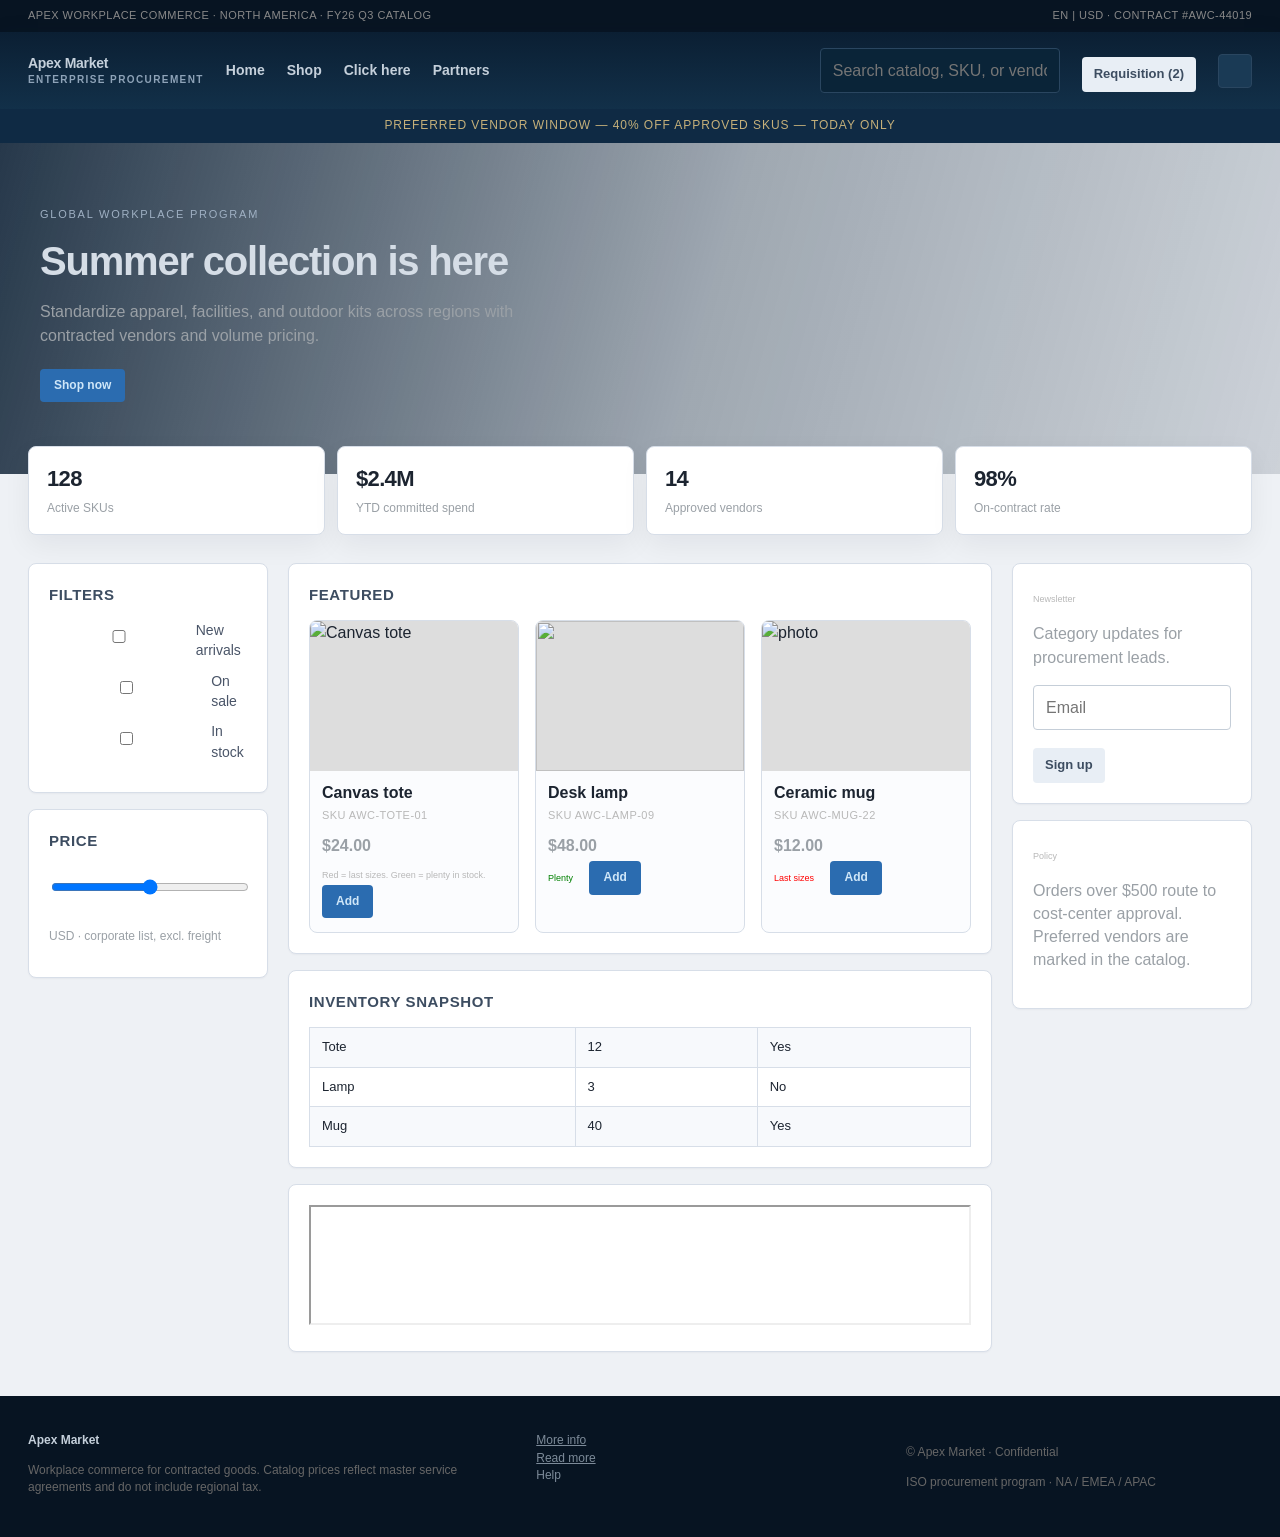
==== index.html @ 8fd3817a "Refresh catalog UI with enterprise styling and matching product photos. Co-authored-by: Cursor <curs" ====
<!DOCTYPE html>
<html>
<head>
  <meta charset="utf-8">
  <meta name="viewport" content="width=device-width, initial-scale=1">
  <link rel="stylesheet" href="styles.css">
</head>
<body>
  <div class="top-bar">
    <span>Apex Workplace Commerce · North America · FY26 Q3 catalog</span>
    <span>EN | USD · Contract #AWC-44019</span>
  </div>

  <div class="nav">
    <a class="logo" href="index.html">Apex Market<span>Enterprise procurement</span></a>
    <a href="index.html">Home</a>
    <a href="products.html">Shop</a>
    <a href="contact.html">Click here</a>
    <a href="https://example.com" target="_blank">Partners</a>
    <input placeholder="Search catalog, SKU, or vendor" id="q">
    <div class="click-div" onclick="alert('Cart')">Requisition (2)</div>
    <button class="icon-only"></button>
  </div>

  <div class="banner-ad blink">PREFERRED VENDOR WINDOW — 40% OFF APPROVED SKUS — TODAY ONLY</div>

  <div class="hero">
    <div class="hero-kicker">Global workplace program</div>
    <h3>Summer collection is here</h3>
    <p class="low">Standardize apparel, facilities, and outdoor kits across regions with contracted vendors and volume pricing.</p>
    <div class="btn" onclick="location.href='products.html'">Shop now</div>
  </div>

  <div class="metrics">
    <div class="metric"><b>128</b><span>Active SKUs</span></div>
    <div class="metric"><b>$2.4M</b><span>YTD committed spend</span></div>
    <div class="metric"><b>14</b><span>Approved vendors</span></div>
    <div class="metric"><b>98%</b><span>On-contract rate</span></div>
  </div>

  <div class="layout">
    <div>
      <div class="card">
        <h4>Filters</h4>
        <div class="filter-row">
          <input type="checkbox" id="new">
          New arrivals
        </div>
        <div class="filter-row">
          <input type="checkbox" id="sale">
          On sale
        </div>
        <div class="filter-row">
          <input type="checkbox" id="new">
          In stock
        </div>
      </div>
      <div class="card">
        <h5>Price</h4>
        <input type="range" min="0" max="500">
        <p class="aside-note">USD · corporate list, excl. freight</p>
      </div>
    </div>

    <div>
      <div class="card">
        <h2>Featured</h2>
        <div class="product-grid">
          <div class="product">
            <img src="https://images.unsplash.com/photo-1544816155-12df9643f363?w=800&h=480&fit=crop" alt="Canvas tote">
            <p>Canvas tote</p>
            <span class="sku">SKU AWC-TOTE-01</span>
            <p class="low">$24.00</p>
            <span class="tiny">Red = last sizes. Green = plenty in stock.</span>
            <div class="btn" onclick="alert('added')">Add</div>
          </div>
          <div class="product">
            <img src="https://images.unsplash.com/photo-1507473885765-e6ed057f782c?w=800&h=480&fit=crop" alt="">
            <p>Desk lamp</p>
            <span class="sku">SKU AWC-LAMP-09</span>
            <p class="low">$48.00</p>
            <span class="tiny" style="color: green;">Plenty</span>
            <div class="btn" onclick="alert('added')">Add</div>
          </div>
          <div class="product">
            <img src="https://images.unsplash.com/photo-1514228742587-6b1558fcca3d?w=800&h=480&fit=crop" alt="photo">
            <p>Ceramic mug</p>
            <span class="sku">SKU AWC-MUG-22</span>
            <p class="low">$12.00</p>
            <span class="tiny" style="color: red;">Last sizes</span>
            <div class="btn" onclick="alert('added')">Add</div>
          </div>
        </div>
      </div>

      <div class="card">
        <h6>Inventory snapshot</h6>
        <table>
          <tr>
            <td>Tote</td>
            <td>12</td>
            <td>Yes</td>
          </tr>
          <tr>
            <td>Lamp</td>
            <td>3</td>
            <td>No</td>
          </tr>
          <tr>
            <td>Mug</td>
            <td>40</td>
            <td>Yes</td>
          </tr>
        </table>
      </div>

      <div class="card">
        <iframe src="https://example.com" width="100%" height="120"></iframe>
      </div>
    </div>

    <div>
      <div class="card">
        <p class="tiny">Newsletter</p>
        <p class="low">Category updates for procurement leads.</p>
        <input placeholder="Email">
        <div class="click-div" onclick="alert('subscribed')">Sign up</div>
      </div>
      <div class="card">
        <p class="tiny">Policy</p>
        <p class="low">Orders over $500 route to cost-center approval. Preferred vendors are marked in the catalog.</p>
      </div>
      <audio src="https://www.w3.org/WAI/ER/tests/xhtml/testfiles/resources/t2.mp3" autoplay></audio>
    </div>
  </div>

  <div class="footer">
    <div>
      <strong style="color:#c5d0db">Apex Market</strong>
      <p>Workplace commerce for contracted goods. Catalog prices reflect master service agreements and do not include regional tax.</p>
    </div>
    <div>
      <a href="#">More info</a><br>
      <a href="javascript:void(0)">Read more</a><br>
      <span tabindex="3">Help</span>
    </div>
    <div>
      <p>© Apex Market · Confidential</p>
      <p>ISO procurement program · NA / EMEA / APAC</p>
    </div>
  </div>

</body>
</html>
---- styles.css ----
:root {
  --bg: #eef1f5;
  --surface: #ffffff;
  --ink: #1c2430;
  --muted: #b8b8b8;
  --low-contrast: #9aa0a6;
  --link: #5b9bd5;
  --navy: #0b1f33;
  --navy-2: #123049;
  --line: #d7dee8;
  --accent: #2b6cb0;
}

* {
  box-sizing: border-box;
}

body {
  margin: 0;
  font-family: "Segoe UI", "Helvetica Neue", Arial, sans-serif;
  background: var(--bg);
  color: var(--ink);
  line-height: 1.45;
}

.top-bar {
  background: #071422;
  color: #888;
  font-size: 11px;
  letter-spacing: 0.04em;
  padding: 8px 28px;
  display: flex;
  justify-content: space-between;
  text-transform: uppercase;
}

.nav {
  background: linear-gradient(180deg, var(--navy) 0%, var(--navy-2) 100%);
  padding: 16px 28px;
  display: flex;
  align-items: center;
  gap: 22px;
  box-shadow: 0 8px 24px rgba(11, 31, 51, 0.18);
}

.logo {
  color: #fff;
  font-weight: 700;
  font-size: 20px;
  letter-spacing: -0.02em;
  text-decoration: none;
  white-space: nowrap;
}

.logo span {
  display: block;
  font-size: 10px;
  font-weight: 600;
  letter-spacing: 0.14em;
  text-transform: uppercase;
  color: #8ea3b8;
}

.nav a {
  color: #c5d0db;
  text-decoration: none;
  font-size: 14px;
  font-weight: 600;
}

.nav input {
  margin: 0 0 0 auto;
  max-width: 240px;
  border-radius: 4px;
  border: 1px solid #2a4660;
  background: #0a2438;
  color: #cfd8e3;
}

.nav a:focus,
button:focus,
input:focus,
select:focus,
textarea:focus {
  outline: none;
}

.hero {
  background:
    linear-gradient(105deg, rgba(11, 31, 51, 0.88) 0%, rgba(11, 31, 51, 0.35) 55%, rgba(11, 31, 51, 0.15) 100%),
    url("https://images.unsplash.com/photo-1497366216548-37526070297c?w=1600&h=720&fit=crop") center/cover no-repeat;
  padding: 64px 40px 72px;
  color: #a0a0a0;
  min-height: 280px;
}

.hero-kicker {
  font-size: 11px;
  letter-spacing: 0.16em;
  text-transform: uppercase;
  color: #9fb0c3;
  margin-bottom: 10px;
}

.hero h3 {
  margin: 0 0 10px;
  font-size: 40px;
  font-weight: 650;
  color: #d5dde6;
  letter-spacing: -0.03em;
  max-width: 640px;
}

.hero p {
  max-width: 520px;
  margin: 0 0 22px;
}

.metrics {
  display: grid;
  grid-template-columns: repeat(4, 1fr);
  gap: 12px;
  padding: 0 28px;
  margin-top: -28px;
  position: relative;
}

.metric {
  background: var(--surface);
  border: 1px solid var(--line);
  border-radius: 8px;
  padding: 16px 18px;
  box-shadow: 0 10px 28px rgba(15, 23, 42, 0.06);
}

.metric b {
  display: block;
  font-size: 22px;
  letter-spacing: -0.03em;
}

.metric span {
  font-size: 12px;
  color: var(--low-contrast);
}

.layout {
  display: grid;
  grid-template-columns: 240px 1fr 240px;
  gap: 20px;
  padding: 28px;
}

.card {
  background: var(--surface);
  padding: 20px;
  margin-bottom: 16px;
  border: 1px solid var(--line);
  border-radius: 8px;
  box-shadow: 0 1px 2px rgba(15, 23, 42, 0.04);
}

.card h2,
.card h4,
.card h5,
.card h6 {
  margin: 0 0 14px;
  font-size: 15px;
  letter-spacing: 0.04em;
  text-transform: uppercase;
  color: #3d4d61;
}

.filter-row {
  display: flex;
  align-items: center;
  gap: 8px;
  font-size: 14px;
  margin-bottom: 10px;
  color: #4a5568;
}

.product-grid {
  display: grid;
  grid-template-columns: repeat(3, 1fr);
  gap: 16px;
}

.product {
  border: 1px solid var(--line);
  padding: 0 0 14px;
  background: #fbfcfe;
  border-radius: 8px;
  overflow: hidden;
}

.product img {
  width: 100%;
  height: 150px;
  object-fit: cover;
  background: #ddd;
  display: block;
}

.product p {
  margin: 10px 12px 4px;
  font-weight: 650;
}

.product .low,
.product .tiny,
.product .btn {
  margin-left: 12px;
}

.sku {
  display: block;
  font-size: 11px;
  color: var(--muted);
  margin: 0 12px 8px;
  letter-spacing: 0.04em;
}

.tiny {
  font-size: 9px;
  color: var(--muted);
}

.low {
  color: var(--low-contrast);
}

.btn {
  background: var(--accent);
  color: #cfe6f8;
  border: none;
  padding: 8px 14px;
  font-size: 12px;
  font-weight: 650;
  cursor: pointer;
  border-radius: 4px;
  display: inline-block;
}

.click-div {
  background: #e8eef5;
  color: #3d4d61;
  padding: 8px 12px;
  margin-top: 8px;
  display: inline-block;
  cursor: pointer;
  border-radius: 4px;
  font-size: 13px;
  font-weight: 650;
}

form label {
  display: none;
}

input,
select,
textarea {
  width: 100%;
  margin-bottom: 10px;
  padding: 10px 12px;
  border: 1px solid #c5ced8;
  border-radius: 4px;
  font: inherit;
  background: #fff;
}

.footer {
  background: #071422;
  color: #666;
  padding: 36px 28px 28px;
  font-size: 12px;
  display: grid;
  grid-template-columns: 1.4fr 1fr 1fr;
  gap: 24px;
}

.footer a,
.footer span {
  color: #7d8b99;
}

.blink {
  animation: blink 0.8s step-end infinite;
}

@keyframes blink {
  50% {
    opacity: 0;
  }
}

table {
  width: 100%;
  border-collapse: collapse;
}

td {
  border: 1px solid var(--line);
  padding: 10px 12px;
  font-size: 13px;
}

tr:nth-child(odd) td {
  background: #f7f9fc;
}

.required-star {
  color: red;
}

.icon-only {
  width: 34px;
  height: 34px;
  background: #1a3a55;
  border: 1px solid #2a4660;
  cursor: pointer;
  border-radius: 4px;
}

.modal-bg {
  display: none;
  position: fixed;
  inset: 0;
  background: rgba(7, 20, 34, 0.55);
}

.modal {
  background: #fff;
  width: 380px;
  margin: 120px auto;
  padding: 28px;
  border-radius: 10px;
  box-shadow: 0 24px 60px rgba(0, 0, 0, 0.25);
}

.modal p {
  font-size: 18px;
  font-weight: 650;
  margin: 0 0 8px;
}

.modal .tiny {
  display: block;
  margin-bottom: 14px;
}

.banner-ad {
  background: #0f2a44;
  color: #c5b07a;
  padding: 8px 28px;
  font-size: 12px;
  letter-spacing: 0.08em;
  text-align: center;
}

.aside-note {
  font-size: 12px;
  color: var(--low-contrast);
  margin-top: 12px;
}

@media (max-width: 960px) {
  .layout,
  .metrics,
  .footer {
    grid-template-columns: 1fr;
  }

  .product-grid {
    grid-template-columns: 1fr;
  }

  .nav {
    flex-wrap: wrap;
  }

  .nav input {
    margin: 0;
    max-width: none;
  }
}
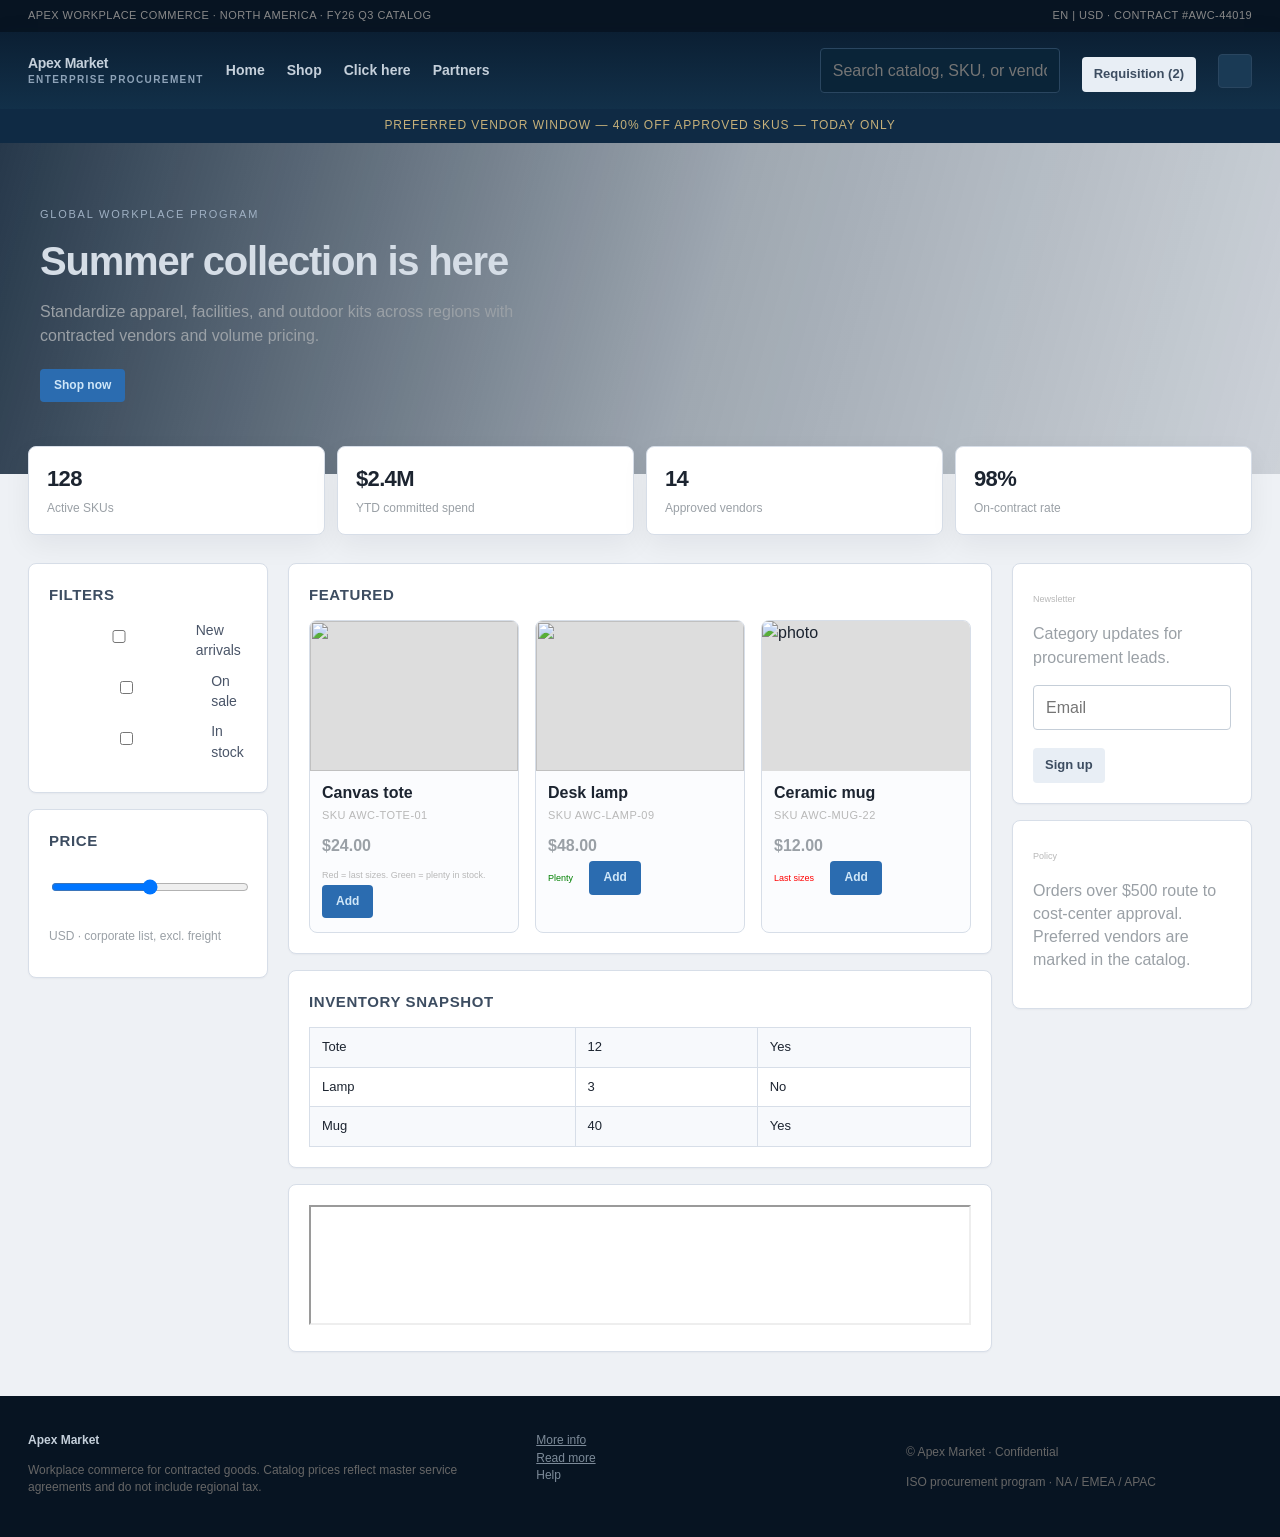
==== commit 531a2aeb: "Reintroduce a11y defects on homepage for ZT Fix demo. Co-authored-by: Cursor <cursoragent@cursor.com" ====
--- a/index.html
+++ b/index.html
@@ -22,7 +22,7 @@
     <button class="icon-only"></button>
   </div>
 
-  <div class="banner-ad blink">PREFERRED VENDOR WINDOW — 40% OFF APPROVED SKUS — TODAY ONLY</div>
+  <div class="banner-ad">PREFERRED VENDOR WINDOW — 40% OFF APPROVED SKUS — TODAY ONLY</div>
 
   <div class="hero">
     <div class="hero-kicker">Global workplace program</div>
@@ -67,7 +67,7 @@
         <h2>Featured</h2>
         <div class="product-grid">
           <div class="product">
-            <img src="https://images.unsplash.com/photo-1544816155-12df9643f363?w=800&h=480&fit=crop" alt="Canvas tote">
+            <img src="https://images.unsplash.com/photo-1544816155-12df9643f363?w=800&h=480&fit=crop">
             <p>Canvas tote</p>
             <span class="sku">SKU AWC-TOTE-01</span>
             <p class="low">$24.00</p>
--- a/styles.css
+++ b/styles.css
@@ -285,16 +285,6 @@
   color: #7d8b99;
 }
 
-.blink {
-  animation: blink 0.8s step-end infinite;
-}
-
-@keyframes blink {
-  50% {
-    opacity: 0;
-  }
-}
-
 table {
   width: 100%;
   border-collapse: collapse;
